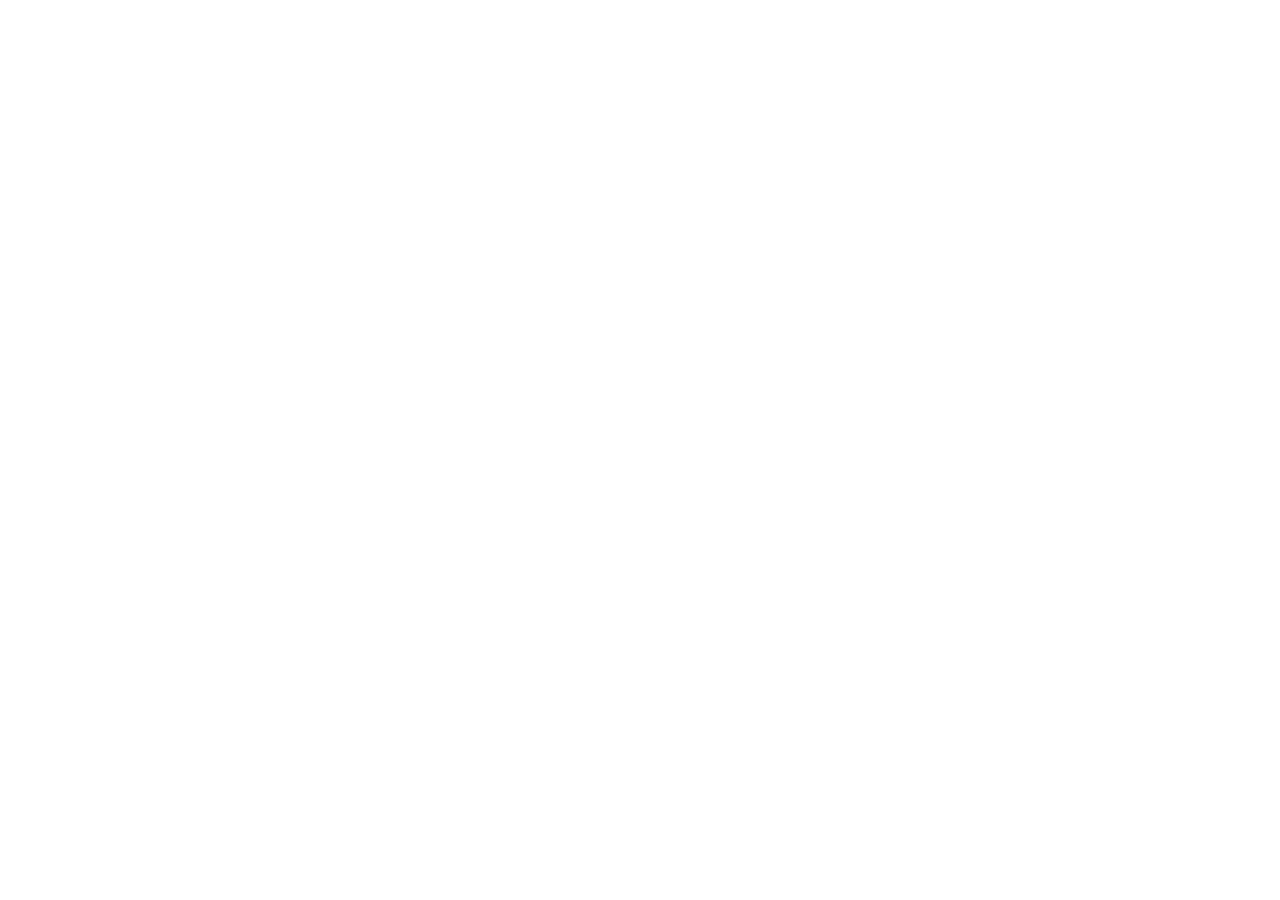
==== index.html @ 8cb6d6d3 "Add files via upload" ====
<!DOCTYPE html>
<html lang="fr">
<head>
<meta charset="utf-8">
<meta name="viewport" content="width=device-width, initial-scale=1">
<title>Conjugaison – Mon coin d'étude</title>
<link rel="stylesheet" href="../commun/style.css">
</head>
<body>
<div id="app"></div>
<script src="../commun/moteur.js"></script>
<script src="conjugueur.js"></script>
<script src="matiere.js"></script>
<script>Moteur.init(MATIERE);</script>
</body>
</html>
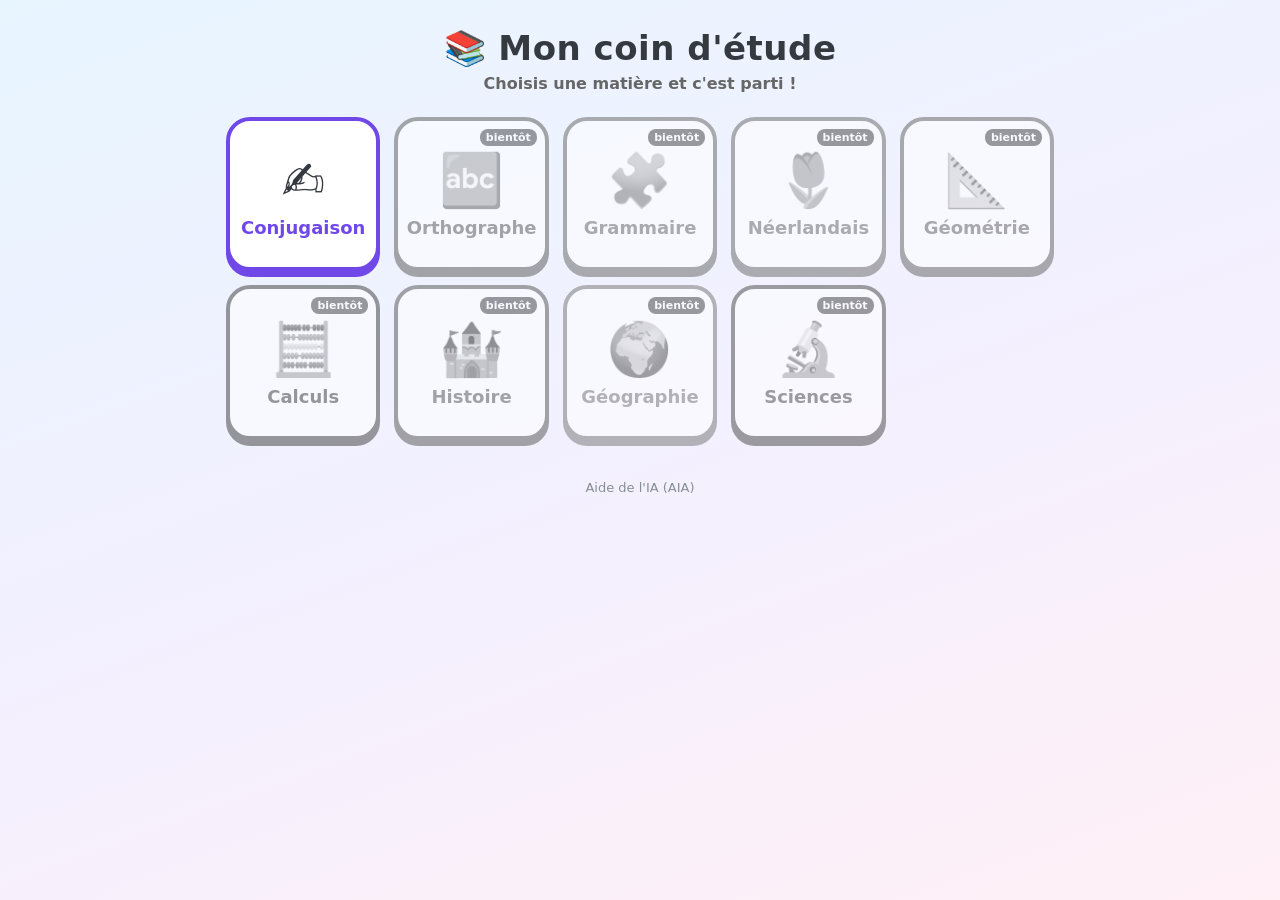
==== commit 8b4e366b: "Structure à plat : page de garde + conjugaison réparées Co-Authored-By: Claude Opus 5.5 <noreply@ant" ====
--- a/index.html
+++ b/index.html
@@ -3,14 +3,45 @@
 <head>
 <meta charset="utf-8">
 <meta name="viewport" content="width=device-width, initial-scale=1">
-<title>Conjugaison – Mon coin d'étude</title>
-<link rel="stylesheet" href="../commun/style.css">
+<title>Mon coin d'étude</title>
+<style>
+*{box-sizing:border-box}
+body{margin:0;font-family:"Nunito","Trebuchet MS","Segoe UI",system-ui,-apple-system,Roboto,Arial,sans-serif;color:#343a40;
+  background:linear-gradient(160deg,#e7f5ff 0%,#f3f0ff 50%,#fff0f6 100%);min-height:100vh}
+header{text-align:center;padding:28px 16px 6px}
+header h1{margin:0;font-size:34px;letter-spacing:.5px}
+header h1 span{display:inline-block;animation:flotte 3s ease-in-out infinite}
+header p{margin:6px 0 0;color:#666;font-weight:700}
+@keyframes flotte{50%{transform:translateY(-6px) rotate(-4deg)}}
+main{max-width:860px;margin:0 auto;padding:18px 16px 40px;display:grid;grid-template-columns:repeat(auto-fill,minmax(150px,1fr));gap:14px}
+.m{position:relative;display:flex;flex-direction:column;align-items:center;justify-content:center;gap:6px;aspect-ratio:1/1;
+  background:#fff;border:4px solid var(--c);border-radius:24px;box-shadow:0 6px 0 var(--c);text-decoration:none;color:var(--texte,#343a40);
+  transition:transform .1s}
+.m:active{transform:translateY(4px);box-shadow:0 2px 0 var(--c)}
+.m .ic{font-size:52px}
+.m .n{font-weight:900;font-size:18px;color:var(--c)}
+.m.off{filter:grayscale(1);opacity:.55;pointer-events:none}
+.m .bientot{position:absolute;top:8px;right:8px;background:#495057;color:#fff;font-size:11px;font-weight:800;border-radius:8px;padding:2px 6px}
+footer{text-align:center;color:#868e96;font-size:13px;padding:0 16px 24px}
+footer img{height:22px;vertical-align:middle}
+</style>
 </head>
 <body>
-<div id="app"></div>
-<script src="../commun/moteur.js"></script>
-<script src="conjugueur.js"></script>
-<script src="matiere.js"></script>
-<script>Moteur.init(MATIERE);</script>
+<header>
+  <h1><span>📚</span> Mon coin d'étude</h1>
+  <p>Choisis une matière et c'est parti !</p>
+</header>
+<main>
+  <a class="m" style="--c:#7048e8" href="conjugaison.html"><span class="ic">✍️</span><span class="n">Conjugaison</span></a>
+  <a class="m off" style="--c:#1971c2"><span class="bientot">bientôt</span><span class="ic">🔤</span><span class="n">Orthographe</span></a>
+  <a class="m off" style="--c:#2b8a3e"><span class="bientot">bientôt</span><span class="ic">🧩</span><span class="n">Grammaire</span></a>
+  <a class="m off" style="--c:#e8590c"><span class="bientot">bientôt</span><span class="ic">🌷</span><span class="n">Néerlandais</span></a>
+  <a class="m off" style="--c:#0c8599"><span class="bientot">bientôt</span><span class="ic">📐</span><span class="n">Géométrie</span></a>
+  <a class="m off" style="--c:#c2255c"><span class="bientot">bientôt</span><span class="ic">🧮</span><span class="n">Calculs</span></a>
+  <a class="m off" style="--c:#a0522d"><span class="bientot">bientôt</span><span class="ic">🏰</span><span class="n">Histoire</span></a>
+  <a class="m off" style="--c:#5c940d"><span class="bientot">bientôt</span><span class="ic">🌍</span><span class="n">Géographie</span></a>
+  <a class="m off" style="--c:#6741d9"><span class="bientot">bientôt</span><span class="ic">🔬</span><span class="n">Sciences</span></a>
+</main>
+<footer><img src="logo-aia.png" alt="" onerror="this.remove()"> Aide de l'IA (AIA)</footer>
 </body>
 </html>
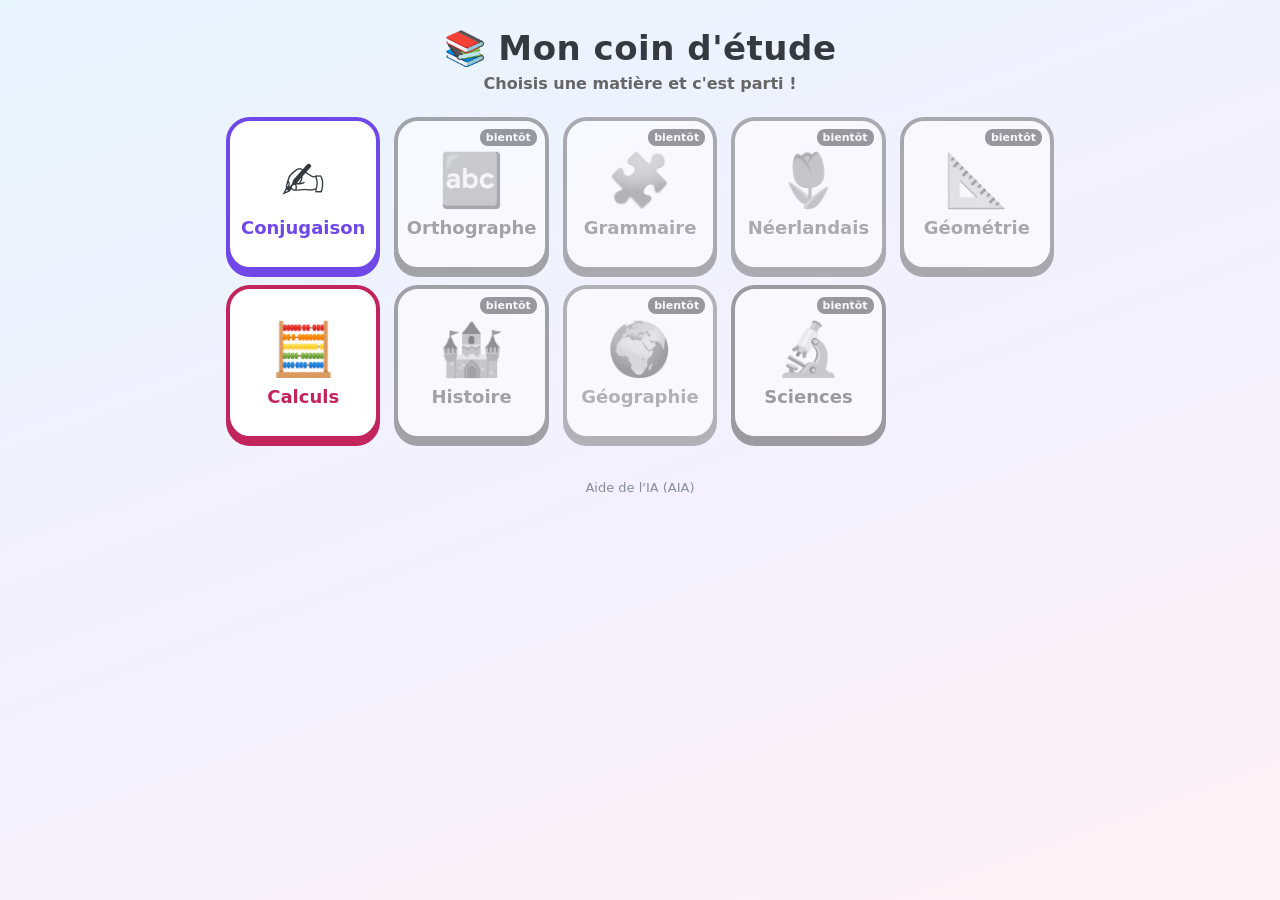
==== commit e713dfae: "Calculs : jeux sur les tables de multiplication Co-Authored-By: Claude Opus 5.5 <noreply@anthropic.c" ====
--- a/index.html
+++ b/index.html
@@ -37,7 +37,7 @@
   <a class="m off" style="--c:#2b8a3e"><span class="bientot">bientôt</span><span class="ic">🧩</span><span class="n">Grammaire</span></a>
   <a class="m off" style="--c:#e8590c"><span class="bientot">bientôt</span><span class="ic">🌷</span><span class="n">Néerlandais</span></a>
   <a class="m off" style="--c:#0c8599"><span class="bientot">bientôt</span><span class="ic">📐</span><span class="n">Géométrie</span></a>
-  <a class="m off" style="--c:#c2255c"><span class="bientot">bientôt</span><span class="ic">🧮</span><span class="n">Calculs</span></a>
+  <a class="m" style="--c:#c2255c" href="calculs.html"><span class="ic">🧮</span><span class="n">Calculs</span></a>
   <a class="m off" style="--c:#a0522d"><span class="bientot">bientôt</span><span class="ic">🏰</span><span class="n">Histoire</span></a>
   <a class="m off" style="--c:#5c940d"><span class="bientot">bientôt</span><span class="ic">🌍</span><span class="n">Géographie</span></a>
   <a class="m off" style="--c:#6741d9"><span class="bientot">bientôt</span><span class="ic">🔬</span><span class="n">Sciences</span></a>
